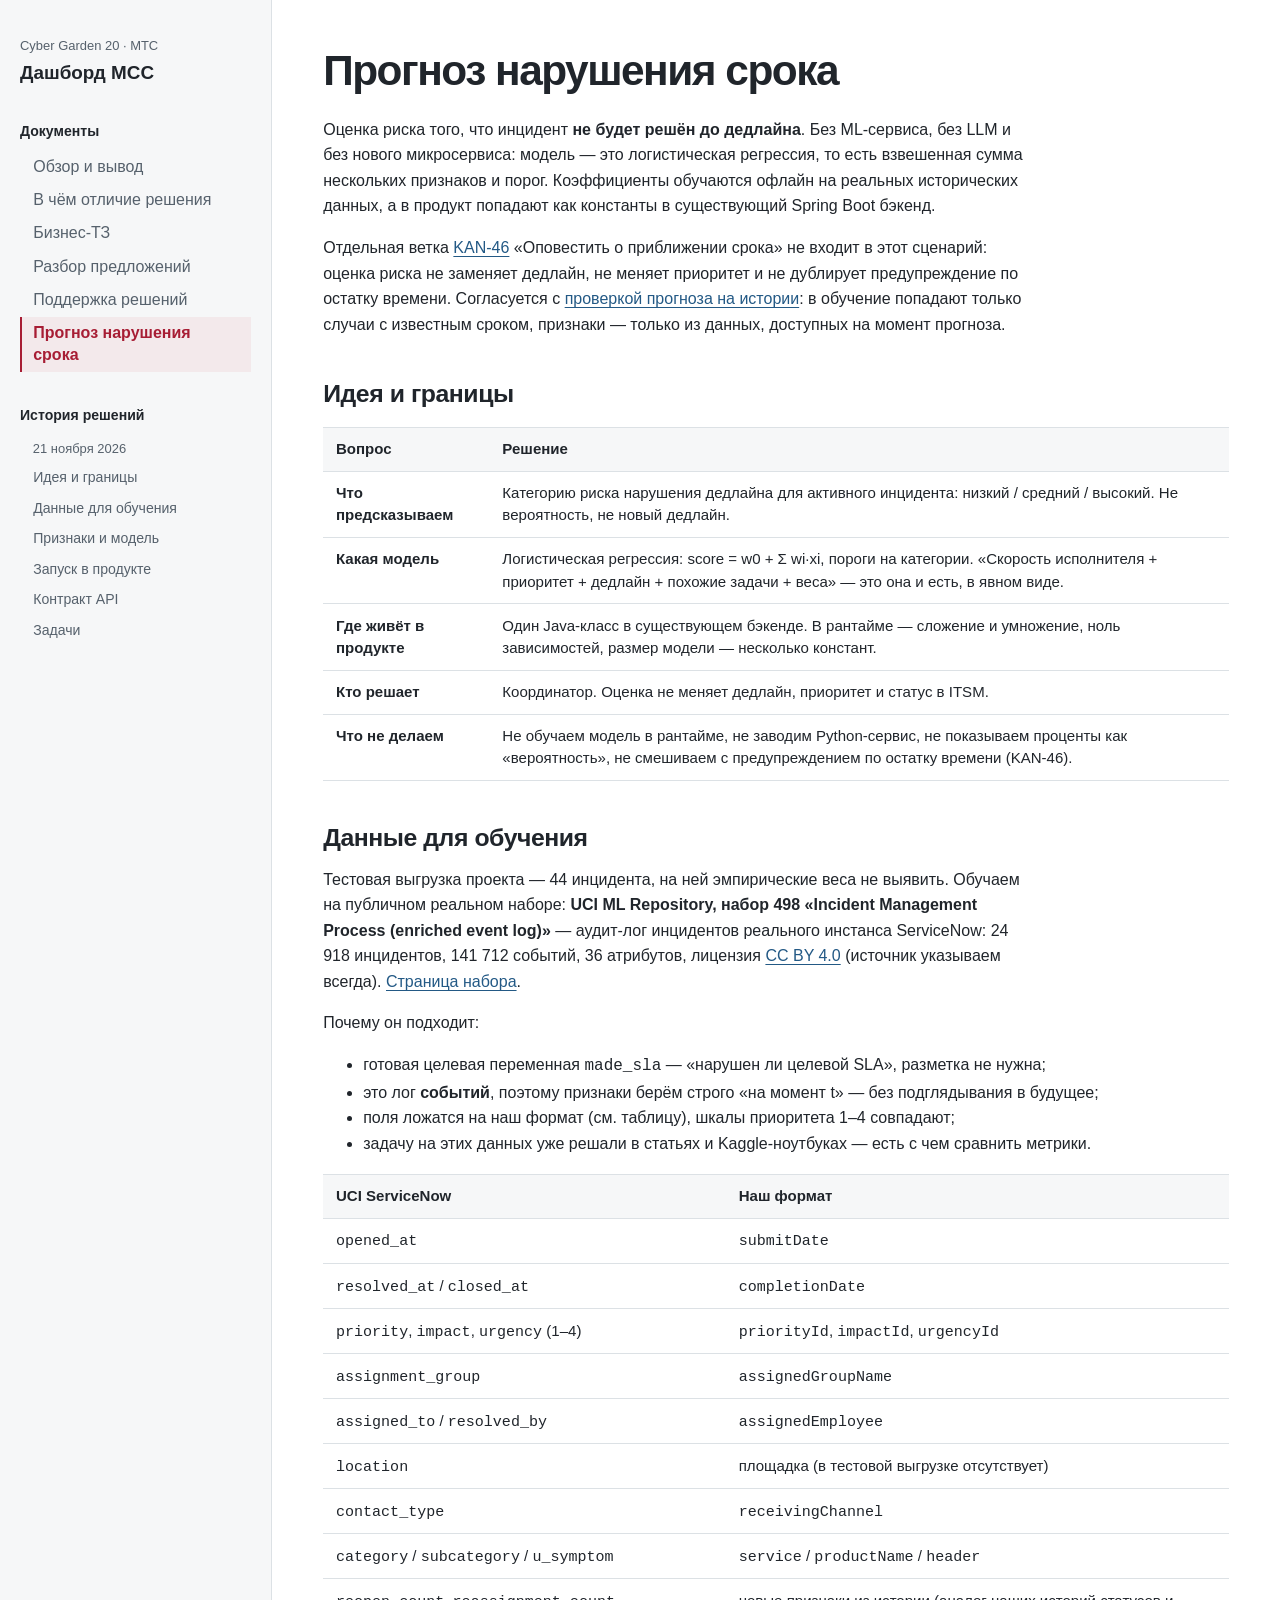
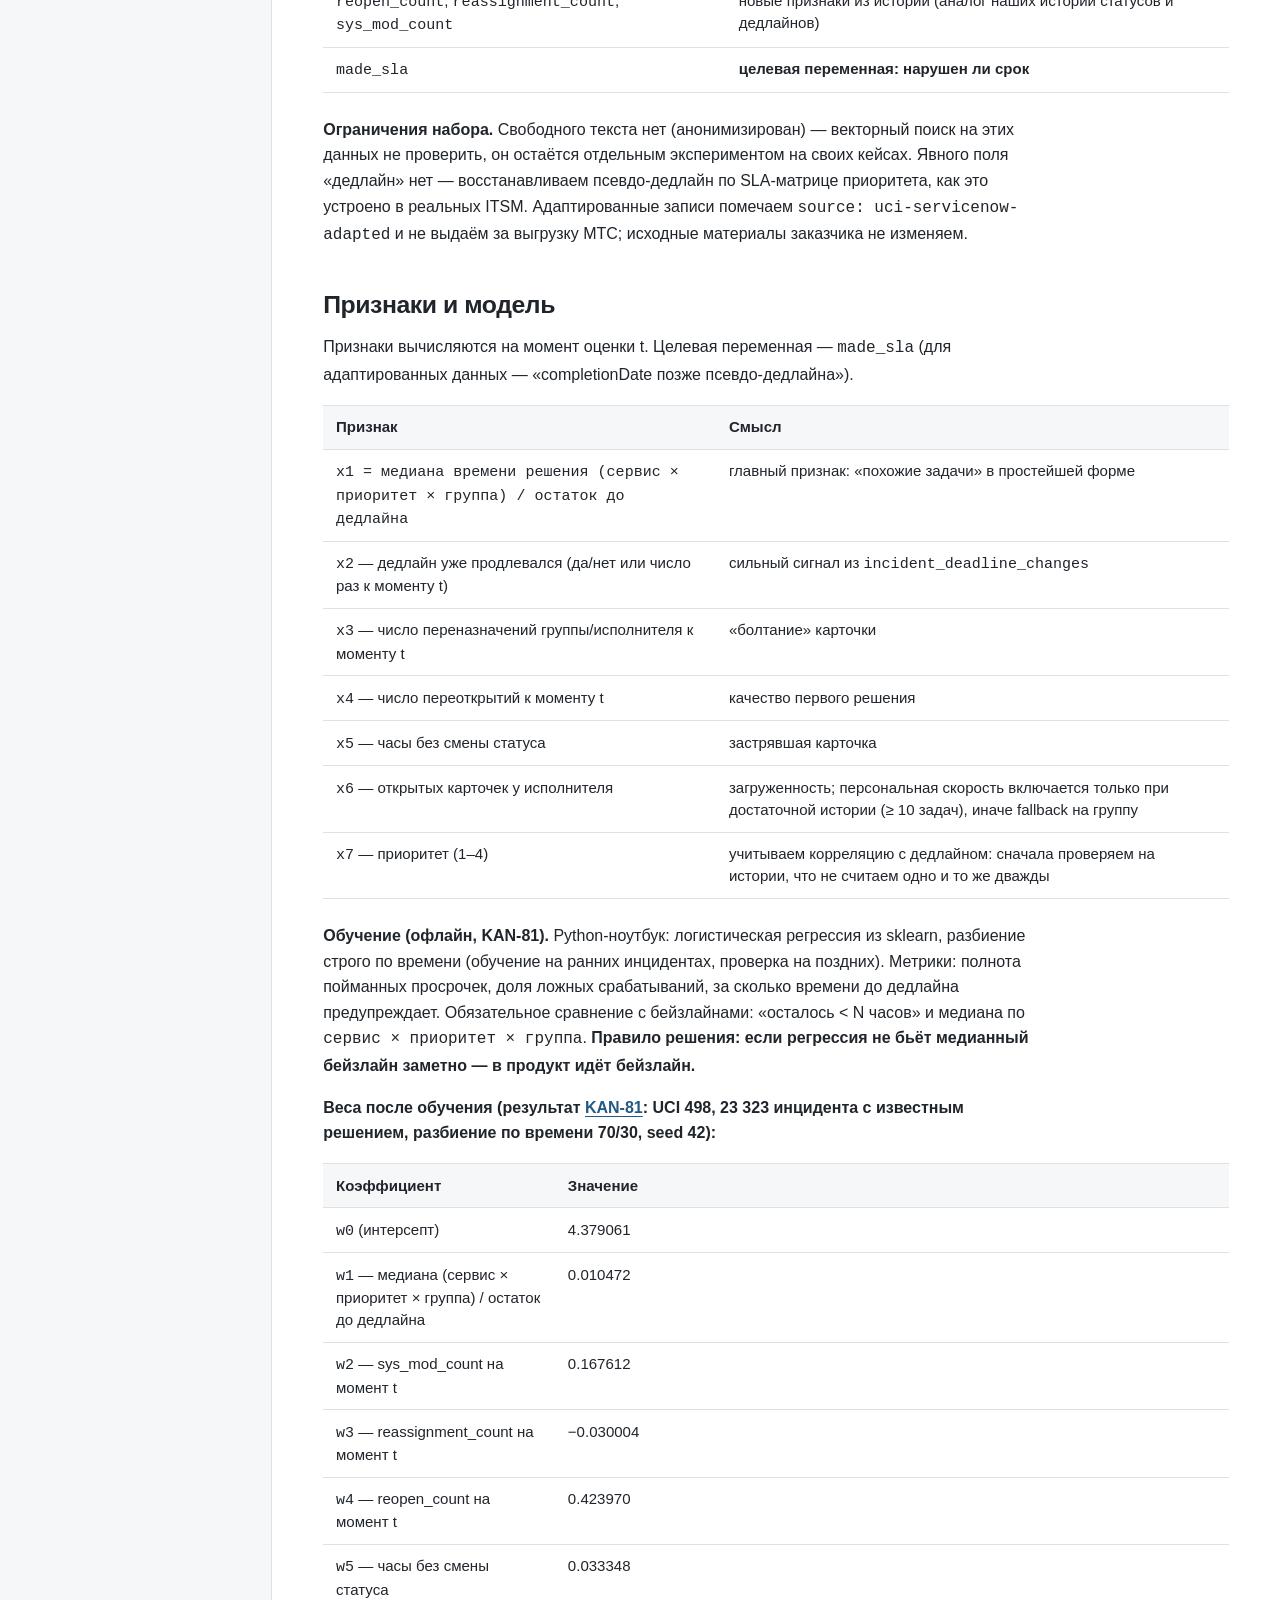
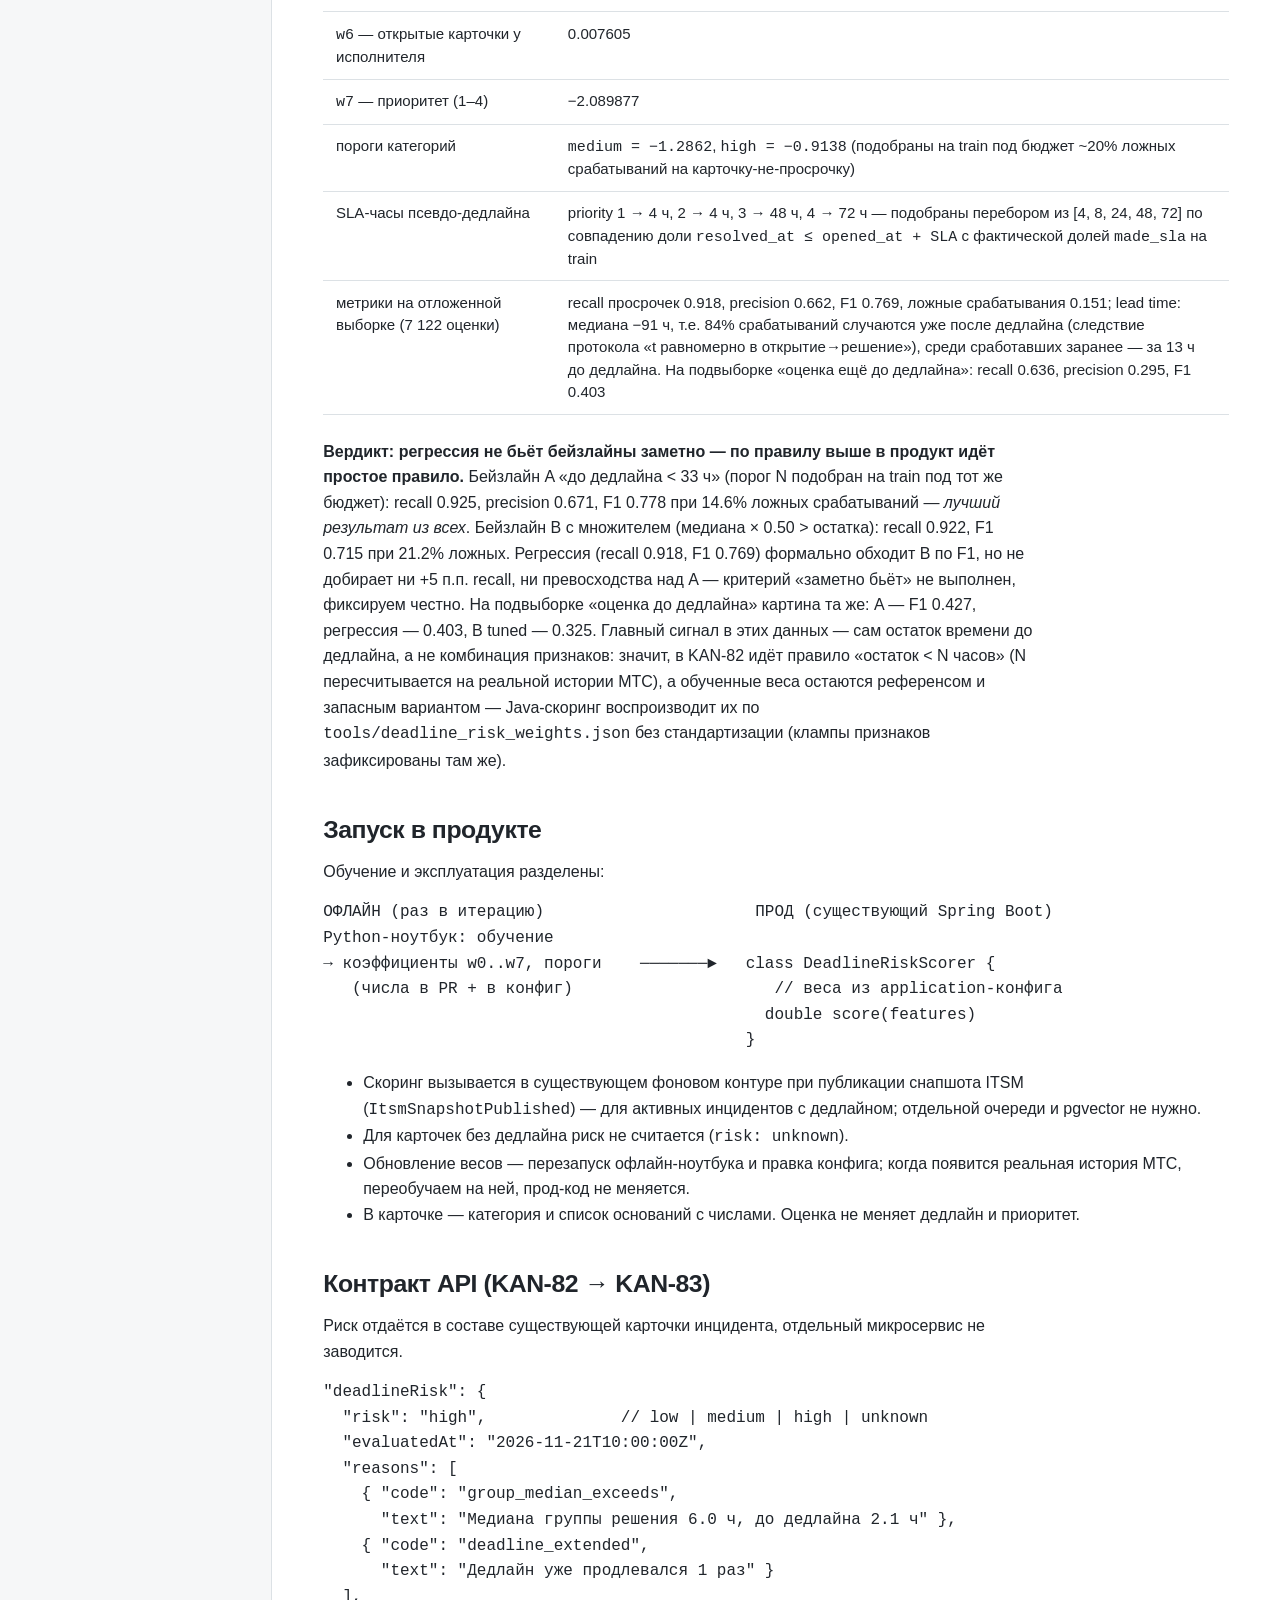
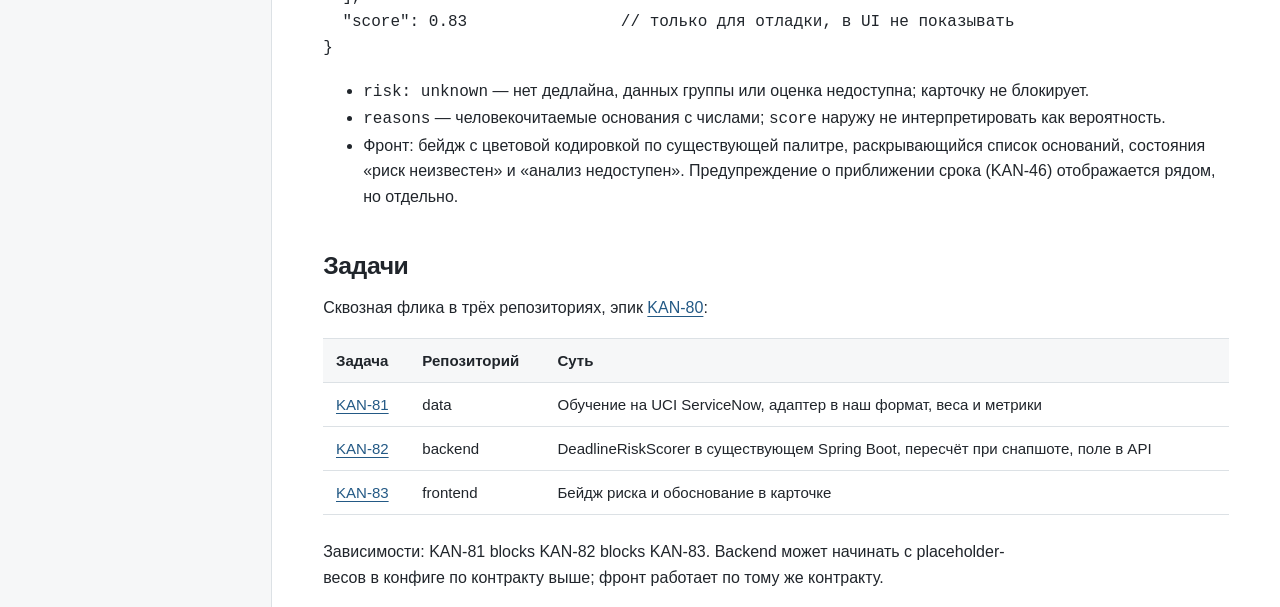
==== docs/deadline-risk.html @ 70243b75 "feat(data): train deadline risk model on UCI ServiceNow (KAN-81) - tools/uci_to_mts_format.py: colla" ====
<!doctype html>
<html lang="ru">
<head>
  <meta charset="utf-8">
  <meta name="viewport" content="width=device-width, initial-scale=1">
  <title>Прогноз нарушения срока · Cyber Garden 20</title>
  <link rel="stylesheet" href="wiki.css">
</head>
<body>
<a class="skip" href="#content">К содержанию</a>
<div class="layout">
  <aside>
    <div class="rail">
      <span class="context">Cyber Garden 20 · МТС</span>
      <a class="project" href="index.html">Дашборд MCC</a>
      <nav class="doc-nav" aria-label="Документы">
        <p class="nav-title">Документы</p>
        <ul>
<li><a href="index.html">Обзор и вывод</a></li>
<li><a href="index.html#difference">В чём отличие решения</a></li>
<li><a href="requirements.html">Бизнес-ТЗ</a></li>
<li><a href="proposals.html">Разбор предложений</a></li>
<li><a href="decision-support.html">Поддержка решений</a></li>
<li><a href="deadline-risk.html" aria-current="page">Прогноз нарушения срока</a></li>
        </ul>
      </nav>
      <nav class="history-nav" aria-label="История решений">
        <p class="nav-title">История решений</p>
        <time class="date" datetime="2026-11-21">21 ноября 2026</time>
        <ul>
<li><a href="#idea">Идея и границы</a></li>
<li><a href="#data">Данные для обучения</a></li>
<li><a href="#features">Признаки и модель</a></li>
<li><a href="#runtime">Запуск в продукте</a></li>
<li><a href="#contract">Контракт API</a></li>
<li><a href="#jira">Задачи</a></li>
        </ul>
      </nav>
    </div>
  </aside>
  <main id="content" tabindex="-1">
    <h1>Прогноз нарушения срока</h1>
    <p>Оценка риска того, что инцидент <strong>не будет решён до дедлайна</strong>. Без ML-сервиса, без LLM и без нового микросервиса: модель — это логистическая регрессия, то есть взвешенная сумма нескольких признаков и порог. Коэффициенты обучаются офлайн на реальных исторических данных, а в продукт попадают как константы в существующий Spring Boot бэкенд.</p>
    <p>Отдельная ветка <a href="https://sokolenkonikita12ru.atlassian.net/browse/KAN-46">KAN-46</a> «Оповестить о приближении срока» не входит в этот сценарий: оценка риска не заменяет дедлайн, не меняет приоритет и не дублирует предупреждение по остатку времени. Согласуется с <a href="decision-support.html">проверкой прогноза на истории</a>: в обучение попадают только случаи с известным сроком, признаки — только из данных, доступных на момент прогноза.</p>

    <h2 id="idea">Идея и границы</h2>
    <div class="table-wrap">
      <table>
        <thead><tr><th scope="col">Вопрос</th><th scope="col">Решение</th></tr></thead>
        <tbody>
          <tr><th scope="row">Что предсказываем</th><td>Категорию риска нарушения дедлайна для активного инцидента: низкий / средний / высокий. Не вероятность, не новый дедлайн.</td></tr>
          <tr><th scope="row">Какая модель</th><td>Логистическая регрессия: score = w0 + Σ wi·xi, пороги на категории. «Скорость исполнителя + приоритет + дедлайн + похожие задачи + веса» — это она и есть, в явном виде.</td></tr>
          <tr><th scope="row">Где живёт в продукте</th><td>Один Java-класс в существующем бэкенде. В рантайме — сложение и умножение, ноль зависимостей, размер модели — несколько констант.</td></tr>
          <tr><th scope="row">Кто решает</th><td>Координатор. Оценка не меняет дедлайн, приоритет и статус в ITSM.</td></tr>
          <tr><th scope="row">Что не делаем</th><td>Не обучаем модель в рантайме, не заводим Python-сервис, не показываем проценты как «вероятность», не смешиваем с предупреждением по остатку времени (KAN-46).</td></tr>
        </tbody>
      </table>
    </div>

    <h2 id="data">Данные для обучения</h2>
    <p>Тестовая выгрузка проекта — 44 инцидента, на ней эмпирические веса не выявить. Обучаем на публичном реальном наборе: <strong>UCI ML Repository, набор 498 «Incident Management Process (enriched event log)»</strong> — аудит-лог инцидентов реального инстанса ServiceNow: 24 918 инцидентов, 141 712 событий, 36 атрибутов, лицензия <a href="https://creativecommons.org/licenses/by/4.0/">CC BY 4.0</a> (источник указываем всегда). <a href="https://archive.ics.uci.edu/dataset/498/incident+management+process+enriched+event+log">Страница набора</a>.</p>
    <p>Почему он подходит:</p>
    <ul>
      <li>готовая целевая переменная <code>made_sla</code> — «нарушен ли целевой SLA», разметка не нужна;</li>
      <li>это лог <strong>событий</strong>, поэтому признаки берём строго «на момент t» — без подглядывания в будущее;</li>
      <li>поля ложатся на наш формат (см. таблицу), шкалы приоритета 1–4 совпадают;</li>
      <li>задачу на этих данных уже решали в статьях и Kaggle-ноутбуках — есть с чем сравнить метрики.</li>
    </ul>
    <div class="table-wrap">
      <table>
        <thead><tr><th scope="col">UCI ServiceNow</th><th scope="col">Наш формат</th></tr></thead>
        <tbody>
          <tr><td><code>opened_at</code></td><td><code>submitDate</code></td></tr>
          <tr><td><code>resolved_at</code> / <code>closed_at</code></td><td><code>completionDate</code></td></tr>
          <tr><td><code>priority</code>, <code>impact</code>, <code>urgency</code> (1–4)</td><td><code>priorityId</code>, <code>impactId</code>, <code>urgencyId</code></td></tr>
          <tr><td><code>assignment_group</code></td><td><code>assignedGroupName</code></td></tr>
          <tr><td><code>assigned_to</code> / <code>resolved_by</code></td><td><code>assignedEmployee</code></td></tr>
          <tr><td><code>location</code></td><td>площадка (в тестовой выгрузке отсутствует)</td></tr>
          <tr><td><code>contact_type</code></td><td><code>receivingChannel</code></td></tr>
          <tr><td><code>category</code> / <code>subcategory</code> / <code>u_symptom</code></td><td><code>service</code> / <code>productName</code> / <code>header</code></td></tr>
          <tr><td><code>reopen_count</code>, <code>reassignment_count</code>, <code>sys_mod_count</code></td><td>новые признаки из истории (аналог наших историй статусов и дедлайнов)</td></tr>
          <tr><td><code>made_sla</code></td><td><strong>целевая переменная: нарушен ли срок</strong></td></tr>
        </tbody>
      </table>
    </div>
    <p><strong>Ограничения набора.</strong> Свободного текста нет (анонимизирован) — векторный поиск на этих данных не проверить, он остаётся отдельным экспериментом на своих кейсах. Явного поля «дедлайн» нет — восстанавливаем псевдо-дедлайн по SLA-матрице приоритета, как это устроено в реальных ITSM. Адаптированные записи помечаем <code>source: uci-servicenow-adapted</code> и не выдаём за выгрузку МТС; исходные материалы заказчика не изменяем.</p>

    <h2 id="features">Признаки и модель</h2>
    <p>Признаки вычисляются на момент оценки t. Целевая переменная — <code>made_sla</code> (для адаптированных данных — «completionDate позже псевдо-дедлайна»).</p>
    <div class="table-wrap">
      <table>
        <thead><tr><th scope="col">Признак</th><th scope="col">Смысл</th></tr></thead>
        <tbody>
          <tr><td><code>x1 = медиана времени решения (сервис × приоритет × группа) / остаток до дедлайна</code></td><td>главный признак: «похожие задачи» в простейшей форме</td></tr>
          <tr><td><code>x2</code> — дедлайн уже продлевался (да/нет или число раз к моменту t)</td><td>сильный сигнал из <code>incident_deadline_changes</code></td></tr>
          <tr><td><code>x3</code> — число переназначений группы/исполнителя к моменту t</td><td>«болтание» карточки</td></tr>
          <tr><td><code>x4</code> — число переоткрытий к моменту t</td><td>качество первого решения</td></tr>
          <tr><td><code>x5</code> — часы без смены статуса</td><td>застрявшая карточка</td></tr>
          <tr><td><code>x6</code> — открытых карточек у исполнителя</td><td>загруженность; персональная скорость включается только при достаточной истории (≥ 10 задач), иначе fallback на группу</td></tr>
          <tr><td><code>x7</code> — приоритет (1–4)</td><td>учитываем корреляцию с дедлайном: сначала проверяем на истории, что не считаем одно и то же дважды</td></tr>
        </tbody>
      </table>
    </div>
    <p><strong>Обучение (офлайн, KAN-81).</strong> Python-ноутбук: логистическая регрессия из sklearn, разбиение строго по времени (обучение на ранних инцидентах, проверка на поздних). Метрики: полнота пойманных просрочек, доля ложных срабатываний, за сколько времени до дедлайна предупреждает. Обязательное сравнение с бейзлайнами: «осталось &lt; N часов» и медиана по <code>сервис × приоритет × группа</code>. <strong>Правило решения: если регрессия не бьёт медианный бейзлайн заметно — в продукт идёт бейзлайн.</strong></p>
    <p><strong>Веса после обучения (результат <a href="https://sokolenkonikita12ru.atlassian.net/browse/KAN-81">KAN-81</a>: UCI 498, 23 323 инцидента с известным решением, разбиение по времени 70/30, seed 42):</strong></p>
    <div class="table-wrap">
      <table>
        <thead><tr><th scope="col">Коэффициент</th><th scope="col">Значение</th></tr></thead>
        <tbody>
          <tr><td><code>w0</code> (интерсепт)</td><td>4.379061</td></tr>
          <tr><td><code>w1</code> — медиана (сервис × приоритет × группа) / остаток до дедлайна</td><td>0.010472</td></tr>
          <tr><td><code>w2</code> — sys_mod_count на момент t</td><td>0.167612</td></tr>
          <tr><td><code>w3</code> — reassignment_count на момент t</td><td>−0.030004</td></tr>
          <tr><td><code>w4</code> — reopen_count на момент t</td><td>0.423970</td></tr>
          <tr><td><code>w5</code> — часы без смены статуса</td><td>0.033348</td></tr>
          <tr><td><code>w6</code> — открытые карточки у исполнителя</td><td>0.007605</td></tr>
          <tr><td><code>w7</code> — приоритет (1–4)</td><td>−2.089877</td></tr>
          <tr><td>пороги категорий</td><td><code>medium = −1.2862</code>, <code>high = −0.9138</code> (подобраны на train под бюджет ~20% ложных срабатываний на карточку-не-просрочку)</td></tr>
          <tr><td>SLA-часы псевдо-дедлайна</td><td>priority 1 → 4 ч, 2 → 4 ч, 3 → 48 ч, 4 → 72 ч — подобраны перебором из [4, 8, 24, 48, 72] по совпадению доли <code>resolved_at ≤ opened_at + SLA</code> с фактической долей <code>made_sla</code> на train</td></tr>
          <tr><td>метрики на отложенной выборке (7 122 оценки)</td><td>recall просрочек 0.918, precision 0.662, F1 0.769, ложные срабатывания 0.151; lead time: медиана −91 ч, т.е. 84% срабатываний случаются уже после дедлайна (следствие протокола «t равномерно в открытие→решение»), среди сработавших заранее — за 13 ч до дедлайна. На подвыборке «оценка ещё до дедлайна»: recall 0.636, precision 0.295, F1 0.403</td></tr>
        </tbody>
      </table>
    </div>
    <p><strong>Вердикт: регрессия не бьёт бейзлайны заметно — по правилу выше в продукт идёт простое правило.</strong> Бейзлайн A «до дедлайна &lt; 33 ч» (порог N подобран на train под тот же бюджет): recall 0.925, precision 0.671, F1 0.778 при 14.6% ложных срабатываний — <em>лучший результат из всех</em>. Бейзлайн B с множителем (медиана × 0.50 &gt; остатка): recall 0.922, F1 0.715 при 21.2% ложных. Регрессия (recall 0.918, F1 0.769) формально обходит B по F1, но не добирает ни +5 п.п. recall, ни превосходства над A — критерий «заметно бьёт» не выполнен, фиксируем честно. На подвыборке «оценка до дедлайна» картина та же: A — F1 0.427, регрессия — 0.403, B tuned — 0.325. Главный сигнал в этих данных — сам остаток времени до дедлайна, а не комбинация признаков: значит, в KAN-82 идёт правило «остаток &lt; N часов» (N пересчитывается на реальной истории МТС), а обученные веса остаются референсом и запасным вариантом — Java-скоринг воспроизводит их по <code>tools/deadline_risk_weights.json</code> без стандартизации (клампы признаков зафиксированы там же).</p>

    <h2 id="runtime">Запуск в продукте</h2>
    <p>Обучение и эксплуатация разделены:</p>
    <pre><code>ОФЛАЙН (раз в итерацию)                      ПРОД (существующий Spring Boot)
Python-ноутбук: обучение
→ коэффициенты w0..w7, пороги    ───────►   class DeadlineRiskScorer {
   (числа в PR + в конфиг)                     // веса из application-конфига
                                              double score(features)
                                            }</code></pre>
    <ul>
      <li>Скоринг вызывается в существующем фоновом контуре при публикации снапшота ITSM (<code>ItsmSnapshotPublished</code>) — для активных инцидентов с дедлайном; отдельной очереди и pgvector не нужно.</li>
      <li>Для карточек без дедлайна риск не считается (<code>risk: unknown</code>).</li>
      <li>Обновление весов — перезапуск офлайн-ноутбука и правка конфига; когда появится реальная история МТС, переобучаем на ней, прод-код не меняется.</li>
      <li>В карточке — категория и список оснований с числами. Оценка не меняет дедлайн и приоритет.</li>
    </ul>

    <h2 id="contract">Контракт API (KAN-82 → KAN-83)</h2>
    <p>Риск отдаётся в составе существующей карточки инцидента, отдельный микросервис не заводится.</p>
    <pre><code>"deadlineRisk": {
  "risk": "high",              // low | medium | high | unknown
  "evaluatedAt": "2026-11-21T10:00:00Z",
  "reasons": [
    { "code": "group_median_exceeds",
      "text": "Медиана группы решения 6.0 ч, до дедлайна 2.1 ч" },
    { "code": "deadline_extended",
      "text": "Дедлайн уже продлевался 1 раз" }
  ],
  "score": 0.83                // только для отладки, в UI не показывать
}</code></pre>
    <ul>
      <li><code>risk: unknown</code> — нет дедлайна, данных группы или оценка недоступна; карточку не блокирует.</li>
      <li><code>reasons</code> — человекочитаемые основания с числами; <code>score</code> наружу не интерпретировать как вероятность.</li>
      <li>Фронт: бейдж с цветовой кодировкой по существующей палитре, раскрывающийся список оснований, состояния «риск неизвестен» и «анализ недоступен». Предупреждение о приближении срока (KAN-46) отображается рядом, но отдельно.</li>
    </ul>

    <h2 id="jira">Задачи</h2>
    <p>Сквозная флика в трёх репозиториях, эпик <a href="https://sokolenkonikita12ru.atlassian.net/browse/KAN-80">KAN-80</a>:</p>
    <div class="table-wrap">
      <table>
        <thead><tr><th scope="col">Задача</th><th scope="col">Репозиторий</th><th scope="col">Суть</th></tr></thead>
        <tbody>
          <tr><td><a href="https://sokolenkonikita12ru.atlassian.net/browse/KAN-81">KAN-81</a></td><td>data</td><td>Обучение на UCI ServiceNow, адаптер в наш формат, веса и метрики</td></tr>
          <tr><td><a href="https://sokolenkonikita12ru.atlassian.net/browse/KAN-82">KAN-82</a></td><td>backend</td><td>DeadlineRiskScorer в существующем Spring Boot, пересчёт при снапшоте, поле в API</td></tr>
          <tr><td><a href="https://sokolenkonikita12ru.atlassian.net/browse/KAN-83">KAN-83</a></td><td>frontend</td><td>Бейдж риска и обоснование в карточке</td></tr>
        </tbody>
      </table>
    </div>
    <p>Зависимости: KAN-81 blocks KAN-82 blocks KAN-83. Backend может начинать с placeholder-весов в конфиге по контракту выше; фронт работает по тому же контракту.</p>
  </main>
</div>
</body>
</html>
---- docs/wiki.css ----
:root {
  color-scheme: light;
  --ink: #20252b;
  --muted: #56616c;
  --rule: #dce1e5;
  --paper: #fff;
  --rail: #f6f7f8;
  --accent: #a71d34;
  font: 16px/1.6 Inter, -apple-system, BlinkMacSystemFont, "Segoe UI", sans-serif;
  color: var(--ink);
  background: var(--paper);
}

* { box-sizing: border-box; }
body { margin: 0; }
a { color: #235985; text-underline-offset: .17em; }
a:hover { text-decoration-thickness: 2px; }
a:focus-visible { outline: 2px solid var(--accent); outline-offset: 3px; }
.skip { position: absolute; left: .5rem; top: -5rem; z-index: 2; padding: .4rem .8rem; background: var(--paper); }
.skip:focus { top: .5rem; }
.layout { display: grid; grid-template-columns: 17rem minmax(0, 1fr); min-height: 100vh; }
aside { background: var(--rail); border-right: 1px solid var(--rule); }
.rail { position: sticky; top: 0; max-height: 100vh; overflow-y: auto; padding: 2rem 1.25rem; }
.project { display: block; color: var(--ink); font-size: 1.18rem; font-weight: 700; text-decoration: none; }
.context, .date { color: var(--muted); font-size: .81rem; }
aside nav { margin-top: 2rem; }
.nav-title { margin: 0 0 .5rem; font-size: .88rem; font-weight: 650; }
aside ul, .contents ul { margin: 0; padding: 0; list-style: none; }
aside li a { display: block; padding: .34rem .7rem; border-left: 2px solid transparent; color: var(--muted); text-decoration: none; line-height: 1.4; }
aside li a:hover { background: #eaedf0; color: var(--ink); }
aside a[aria-current="page"] { color: var(--accent); background: #f3e9eb; border-color: var(--accent); font-weight: 650; }
.history-nav li a { font-size: .88rem; }
.history-nav .date { display: block; margin: .75rem 0 .2rem .8rem; }
main { width: 100%; max-width: 66rem; min-width: 0; padding: 2.8rem clamp(1.35rem, 4vw, 4rem) 3rem; overflow-wrap: break-word; }
h1, h2, h3 { line-height: 1.22; text-wrap: pretty; }
h1 { font-size: clamp(1.8rem, 3.8vw, 2.65rem); letter-spacing: -.035em; margin: 0 0 1.25rem; }
h2 { font-size: 1.55rem; margin: 2.6rem 0 .85rem; letter-spacing: -.018em; }
h3 { font-size: 1.06rem; margin: 0 0 .35rem; }
p { margin: .65rem 0 1rem; }
main p, main ol { max-width: 80ch; }
.lead { font-size: 1.12rem; }
ol { padding-left: 1.45rem; }
ol li { padding-left: .2rem; margin-bottom: .55rem; }
.contents { margin: 1.3rem 0; padding: .75rem 1rem; border-left: 3px solid var(--rule); background: var(--rail); }
.contents summary { cursor: pointer; font-weight: 600; }
.contents li { margin-top: .28rem; }
.table-wrap { margin: 1.1rem 0 1.5rem; }
table { width: 100%; border-collapse: collapse; font-size: .94rem; line-height: 1.48; }
th, td { padding: .65rem .8rem; text-align: left; vertical-align: top; border-bottom: 1px solid var(--rule); }
thead th { background: var(--rail); border-top: 1px solid var(--rule); }
tbody th { font-weight: 600; }
.verdicts tbody th { width: 27%; }
.verdicts td:nth-child(2) { width: 16%; font-weight: 600; }
section[id], h2[id] { scroll-margin-top: 1.2rem; }
.timeline { margin-top: 1rem; border-left: 2px solid var(--rule); padding-left: 1.1rem; }
.timeline section { margin: 0 0 1.3rem; }
.timeline time { color: var(--muted); font-size: .82rem; }
.timeline p { margin: .25rem 0; }
.page-links { margin-top: 2.5rem; padding-top: 1rem; border-top: 1px solid var(--rule); display: flex; flex-wrap: wrap; gap: .6rem 2rem; }
@media (max-width: 750px) {
  .layout { display: block; }
  aside { border-right: 0; border-bottom: 1px solid var(--rule); }
  .rail { position: static; max-height: none; padding: 1rem; }
  aside nav { margin-top: .85rem; }
  .doc-nav ul { display: flex; flex-wrap: wrap; gap: .25rem; }
  .doc-nav .nav-title { position: absolute; width: 1px; height: 1px; overflow: hidden; clip-path: inset(50%); }
  .history-nav ul { display: grid; grid-template-columns: repeat(2, minmax(0, 1fr)); }
  .history-nav .date { margin: .25rem 0 .1rem; }
  .history-nav li a { padding: .2rem 0; }
  .history-nav .nav-title { margin-bottom: .2rem; }
  main { padding: 1.65rem 1rem 2.5rem; }
  h2 { font-size: 1.3rem; }
  table { font-size: .85rem; overflow-wrap: anywhere; }
  th, td { padding: .46rem .35rem; }
}
@media screen and (max-width: 540px) {
  .verdicts, .verdicts tbody { display: block; }
  .verdicts thead { position: absolute; width: 1px; height: 1px; overflow: hidden; clip-path: inset(50%); }
  .verdicts tbody tr {
    display: grid;
    grid-template-columns: minmax(0, 1fr) auto;
    gap: .35rem .8rem;
    padding: .8rem 0;
    border-top: 1px solid var(--rule);
  }
  .verdicts tbody th, .verdicts td:nth-child(n) { width: auto; padding: 0; border: 0; }
  .verdicts td:nth-child(2) { color: var(--muted); }
  .verdicts td:last-child { grid-column: 1 / -1; }
}
@media print {
  .layout { display: block; }
  aside, .skip, .contents, .page-links { display: none; }
  main { max-width: none; padding: 0; }
  tr { break-inside: avoid; }
  a { color: inherit; }
}
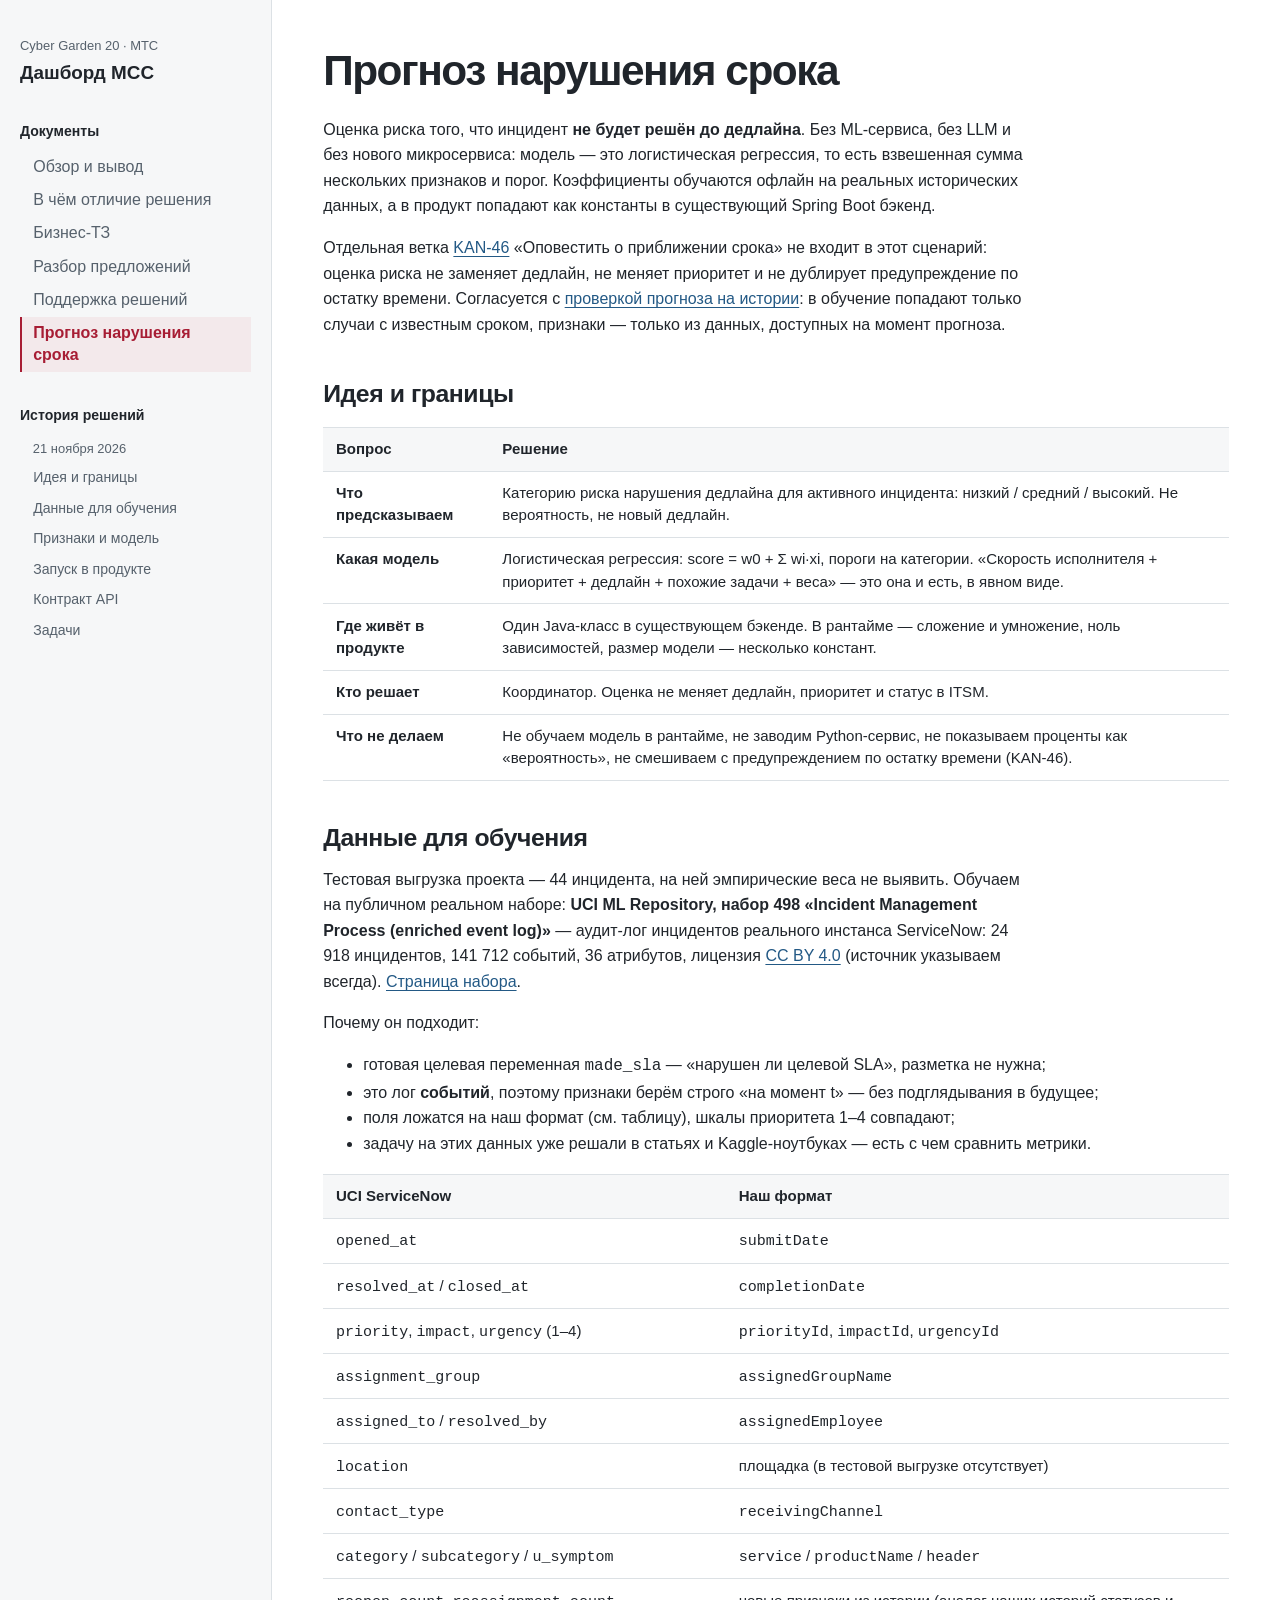
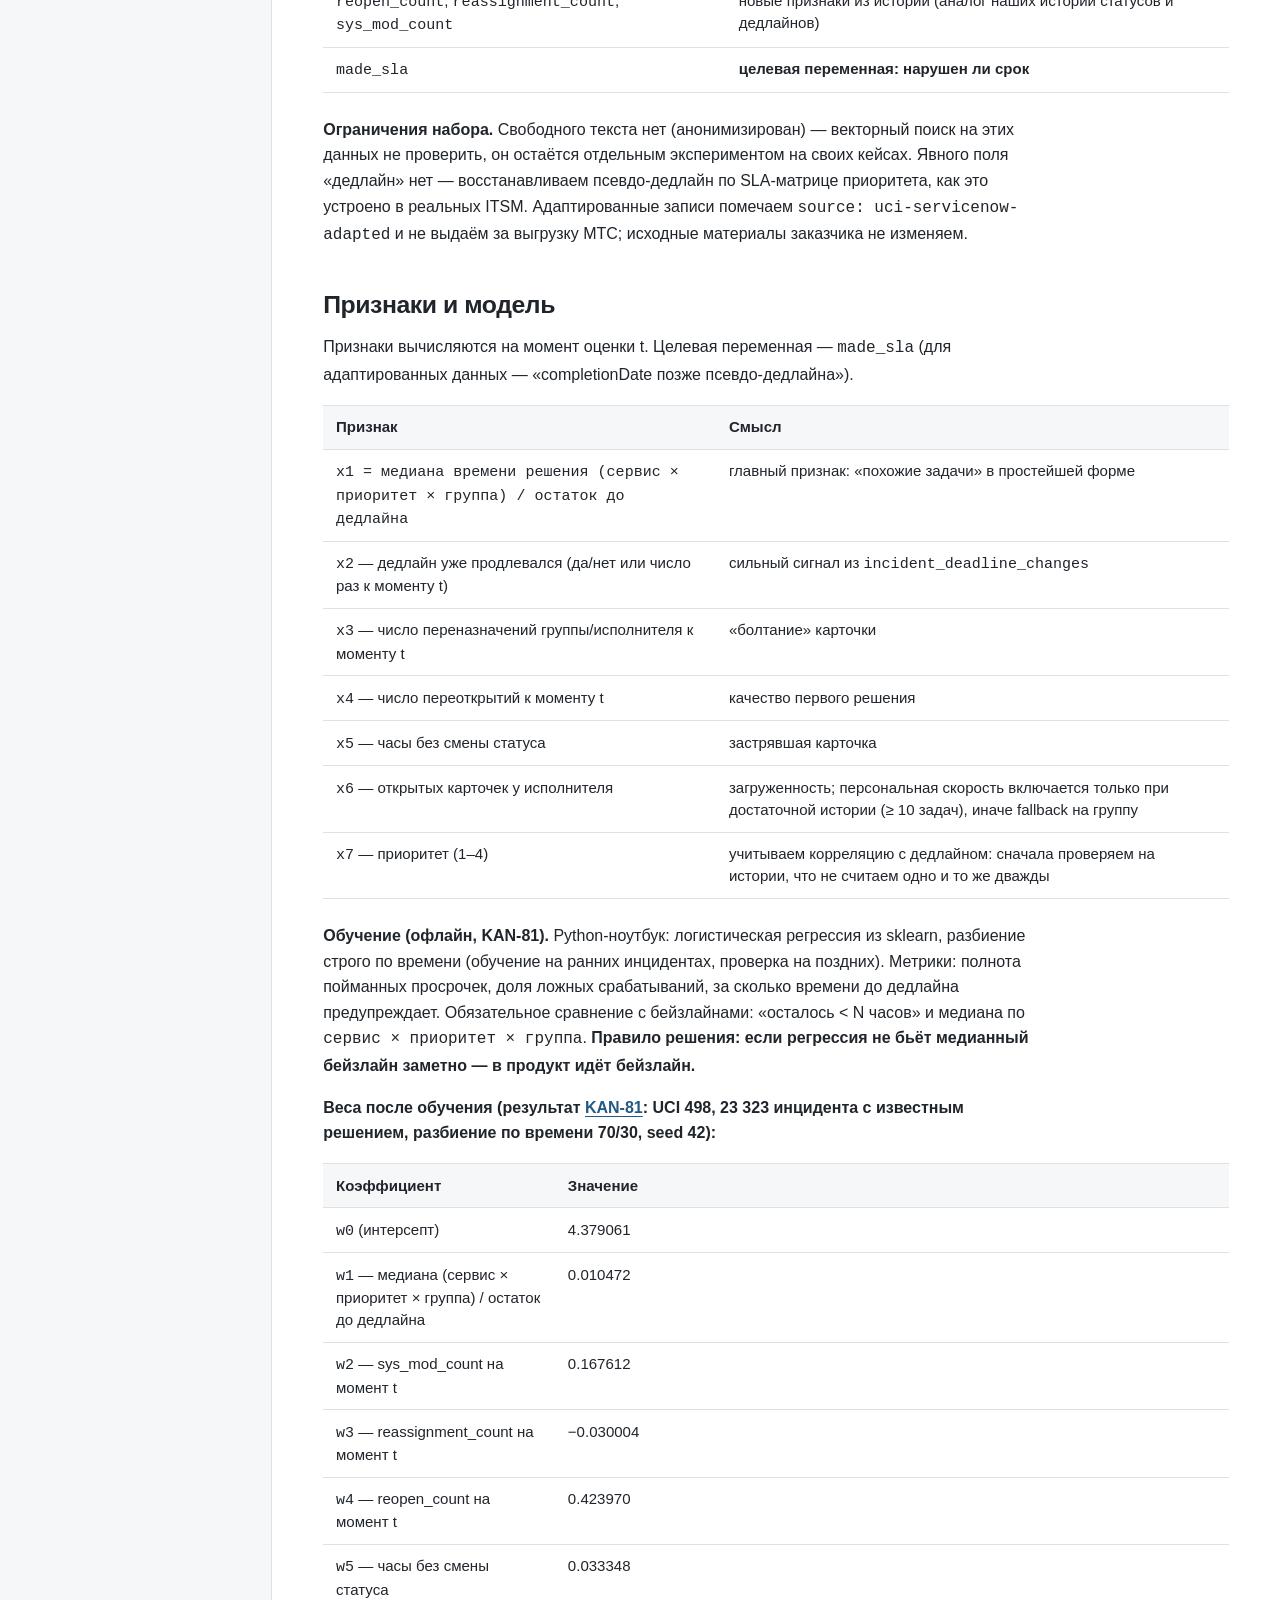
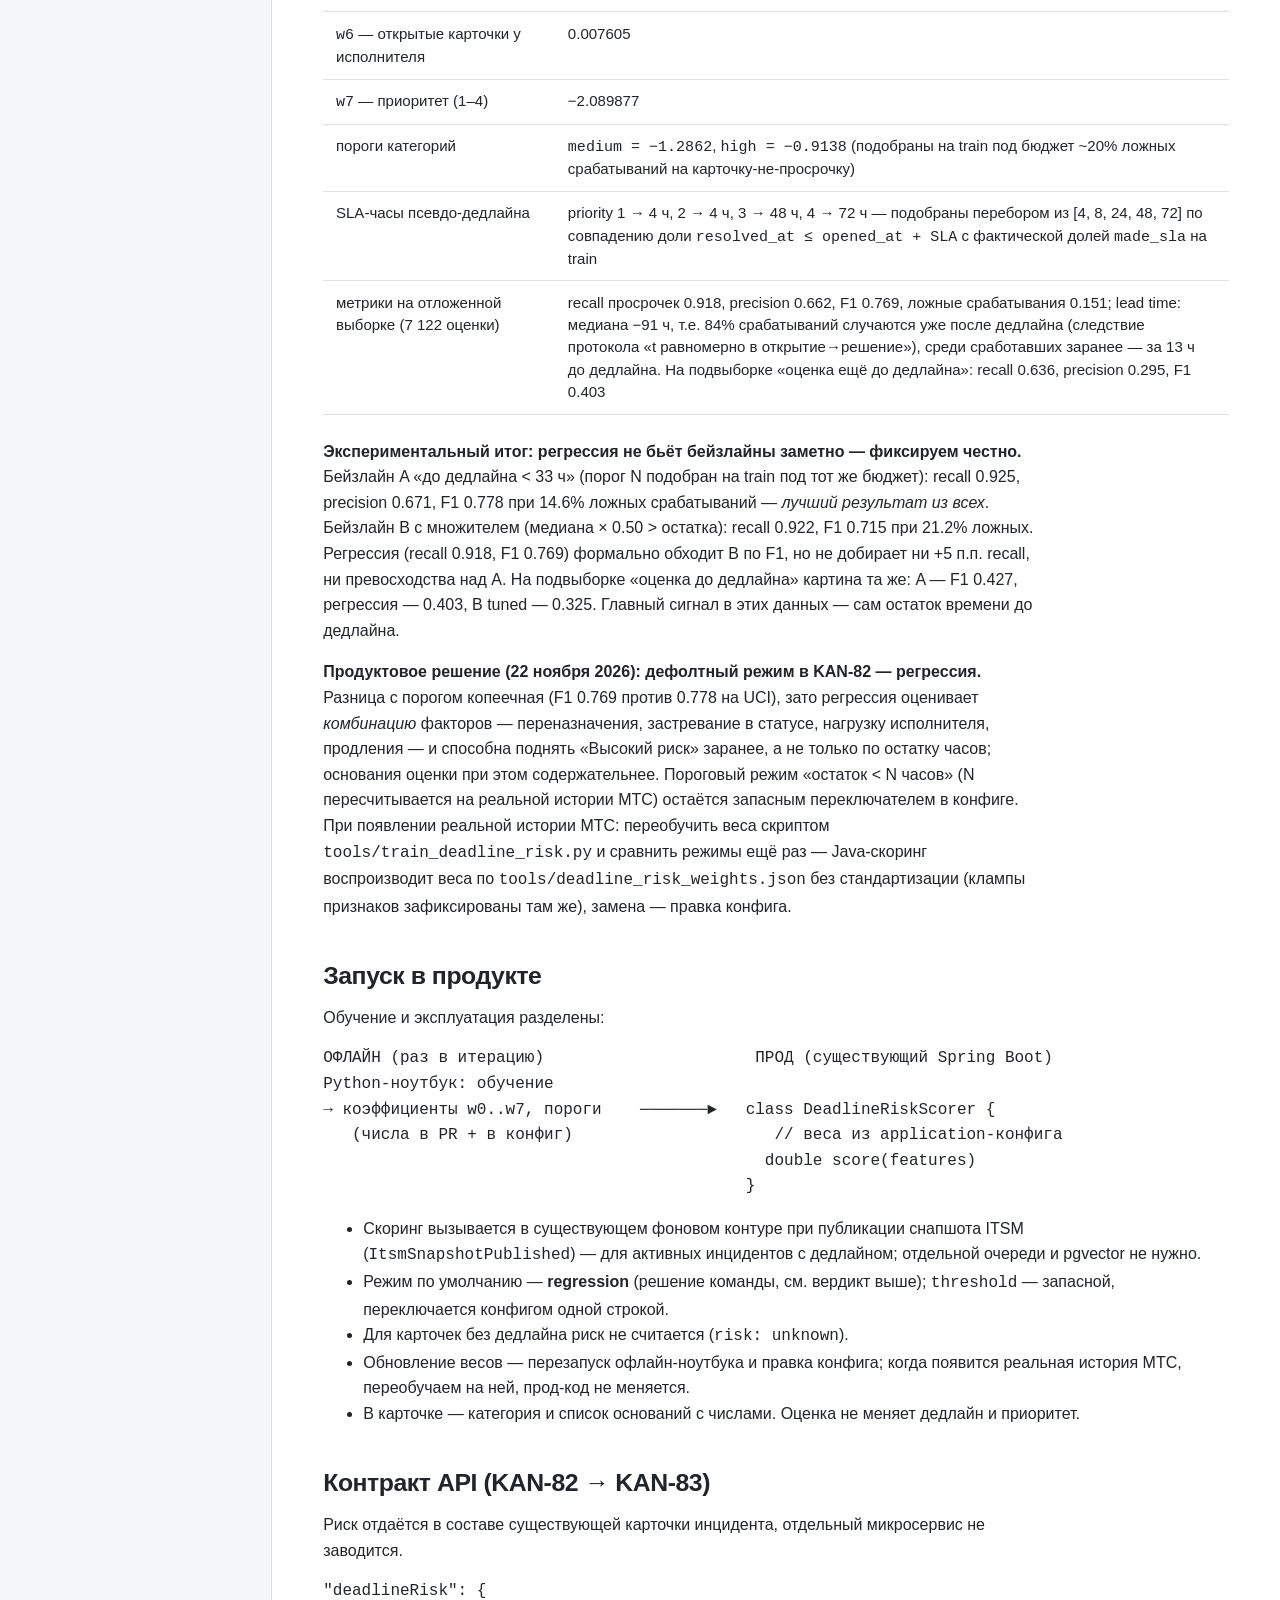
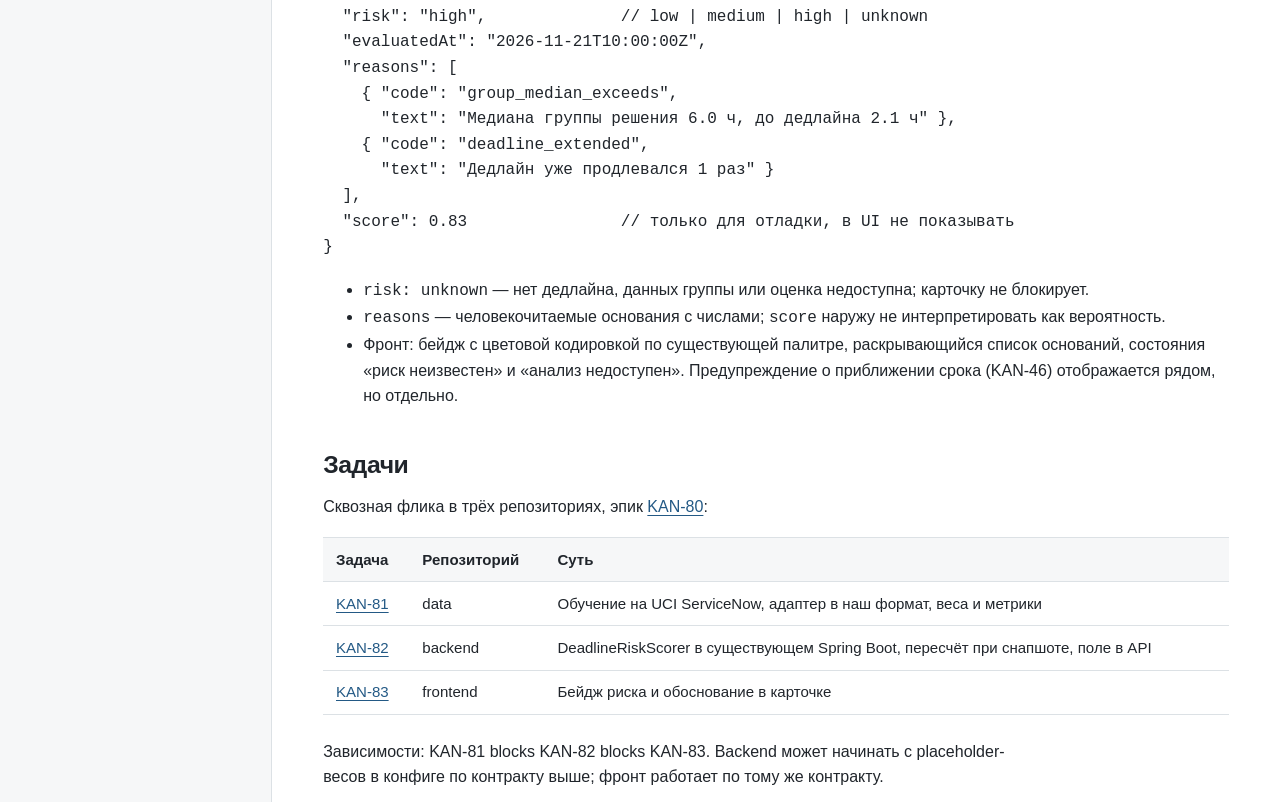
==== commit 51a00905: "docs(deadline-risk): make regression the default mode per product decision (KAN-81)" ====
--- a/docs/deadline-risk.html
+++ b/docs/deadline-risk.html
@@ -121,7 +121,8 @@
         </tbody>
       </table>
     </div>
-    <p><strong>Вердикт: регрессия не бьёт бейзлайны заметно — по правилу выше в продукт идёт простое правило.</strong> Бейзлайн A «до дедлайна &lt; 33 ч» (порог N подобран на train под тот же бюджет): recall 0.925, precision 0.671, F1 0.778 при 14.6% ложных срабатываний — <em>лучший результат из всех</em>. Бейзлайн B с множителем (медиана × 0.50 &gt; остатка): recall 0.922, F1 0.715 при 21.2% ложных. Регрессия (recall 0.918, F1 0.769) формально обходит B по F1, но не добирает ни +5 п.п. recall, ни превосходства над A — критерий «заметно бьёт» не выполнен, фиксируем честно. На подвыборке «оценка до дедлайна» картина та же: A — F1 0.427, регрессия — 0.403, B tuned — 0.325. Главный сигнал в этих данных — сам остаток времени до дедлайна, а не комбинация признаков: значит, в KAN-82 идёт правило «остаток &lt; N часов» (N пересчитывается на реальной истории МТС), а обученные веса остаются референсом и запасным вариантом — Java-скоринг воспроизводит их по <code>tools/deadline_risk_weights.json</code> без стандартизации (клампы признаков зафиксированы там же).</p>
+    <p><strong>Экспериментальный итог: регрессия не бьёт бейзлайны заметно — фиксируем честно.</strong> Бейзлайн A «до дедлайна &lt; 33 ч» (порог N подобран на train под тот же бюджет): recall 0.925, precision 0.671, F1 0.778 при 14.6% ложных срабатываний — <em>лучший результат из всех</em>. Бейзлайн B с множителем (медиана × 0.50 &gt; остатка): recall 0.922, F1 0.715 при 21.2% ложных. Регрессия (recall 0.918, F1 0.769) формально обходит B по F1, но не добирает ни +5 п.п. recall, ни превосходства над A. На подвыборке «оценка до дедлайна» картина та же: A — F1 0.427, регрессия — 0.403, B tuned — 0.325. Главный сигнал в этих данных — сам остаток времени до дедлайна.</p>
+    <p><strong>Продуктовое решение (22 ноября 2026): дефолтный режим в KAN-82 — регрессия.</strong> Разница с порогом копеечная (F1 0.769 против 0.778 на UCI), зато регрессия оценивает <em>комбинацию</em> факторов — переназначения, застревание в статусе, нагрузку исполнителя, продления — и способна поднять «Высокий риск» заранее, а не только по остатку часов; основания оценки при этом содержательнее. Пороговый режим «остаток &lt; N часов» (N пересчитывается на реальной истории МТС) остаётся запасным переключателем в конфиге. При появлении реальной истории МТС: переобучить веса скриптом <code>tools/train_deadline_risk.py</code> и сравнить режимы ещё раз — Java-скоринг воспроизводит веса по <code>tools/deadline_risk_weights.json</code> без стандартизации (клампы признаков зафиксированы там же), замена — правка конфига.</p>
 
     <h2 id="runtime">Запуск в продукте</h2>
     <p>Обучение и эксплуатация разделены:</p>
@@ -133,6 +134,7 @@
                                             }</code></pre>
     <ul>
       <li>Скоринг вызывается в существующем фоновом контуре при публикации снапшота ITSM (<code>ItsmSnapshotPublished</code>) — для активных инцидентов с дедлайном; отдельной очереди и pgvector не нужно.</li>
+      <li>Режим по умолчанию — <strong>regression</strong> (решение команды, см. вердикт выше); <code>threshold</code> — запасной, переключается конфигом одной строкой.</li>
       <li>Для карточек без дедлайна риск не считается (<code>risk: unknown</code>).</li>
       <li>Обновление весов — перезапуск офлайн-ноутбука и правка конфига; когда появится реальная история МТС, переобучаем на ней, прод-код не меняется.</li>
       <li>В карточке — категория и список оснований с числами. Оценка не меняет дедлайн и приоритет.</li>
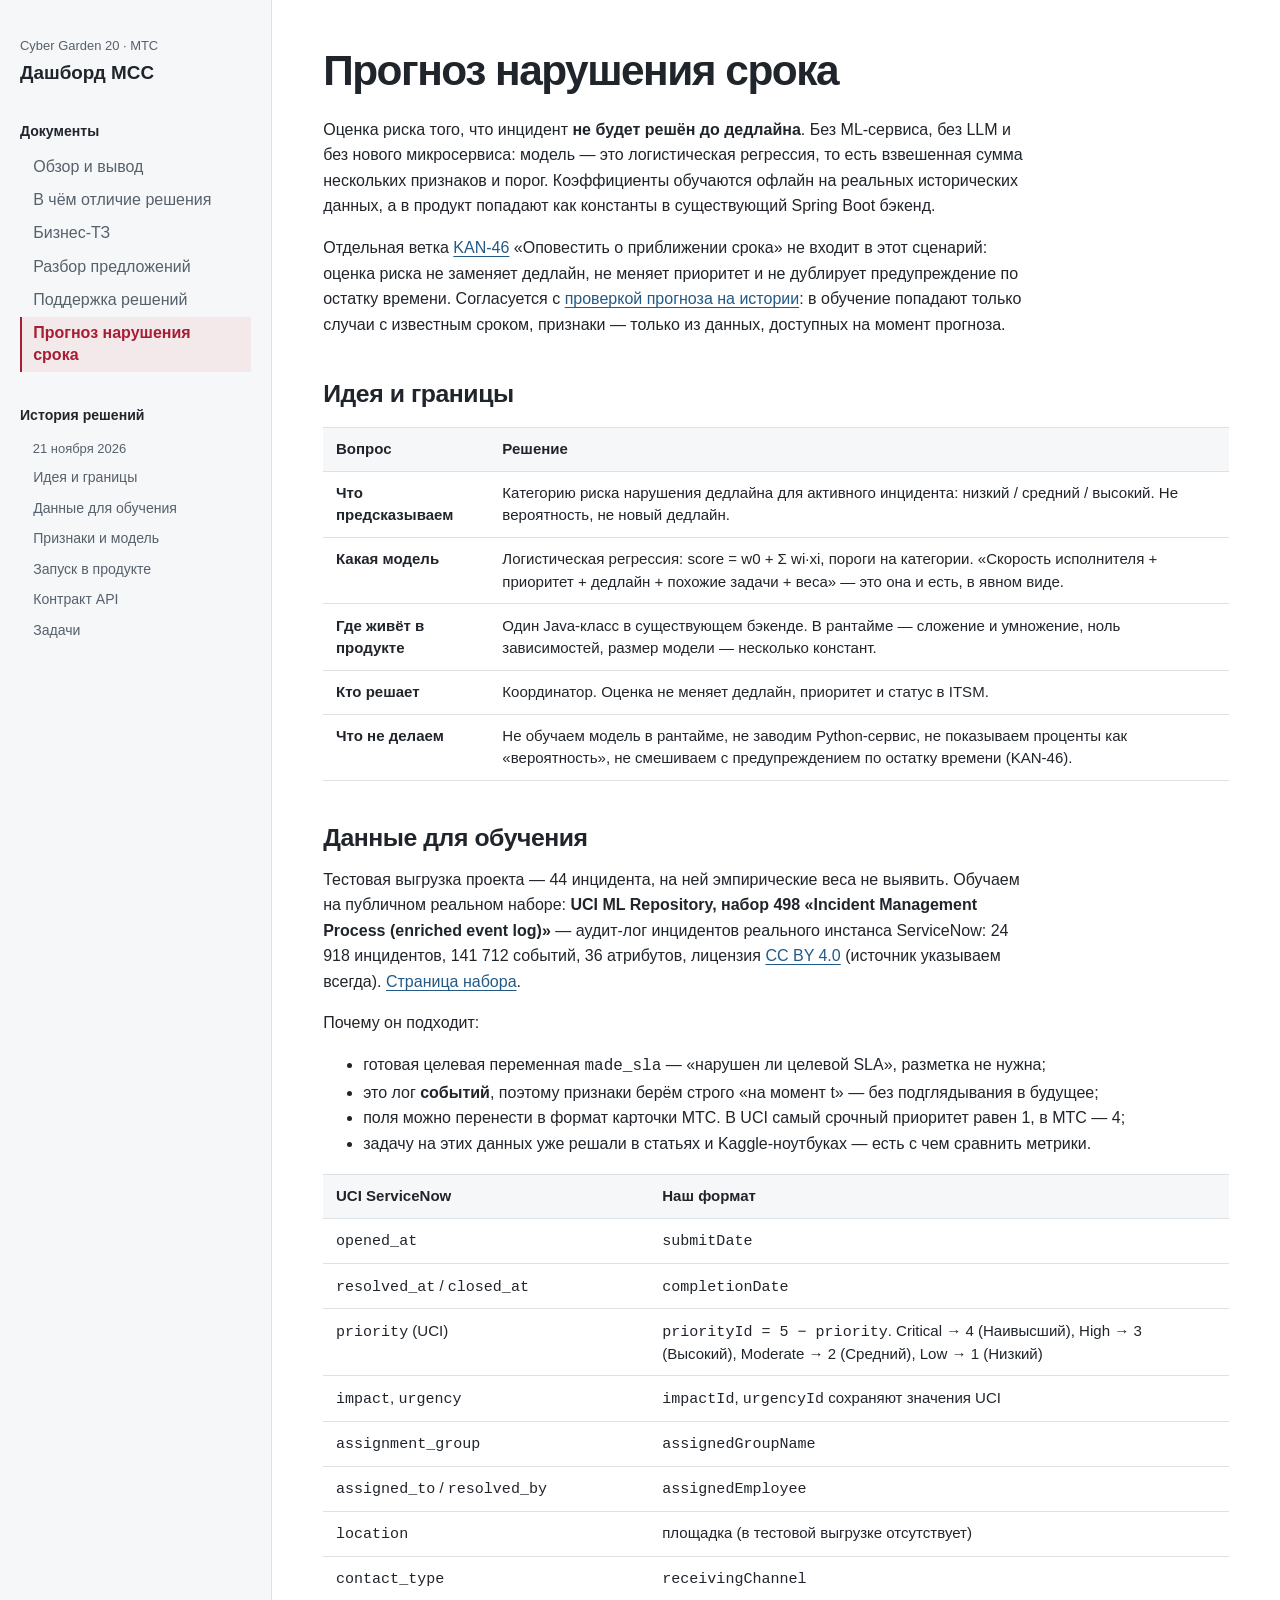
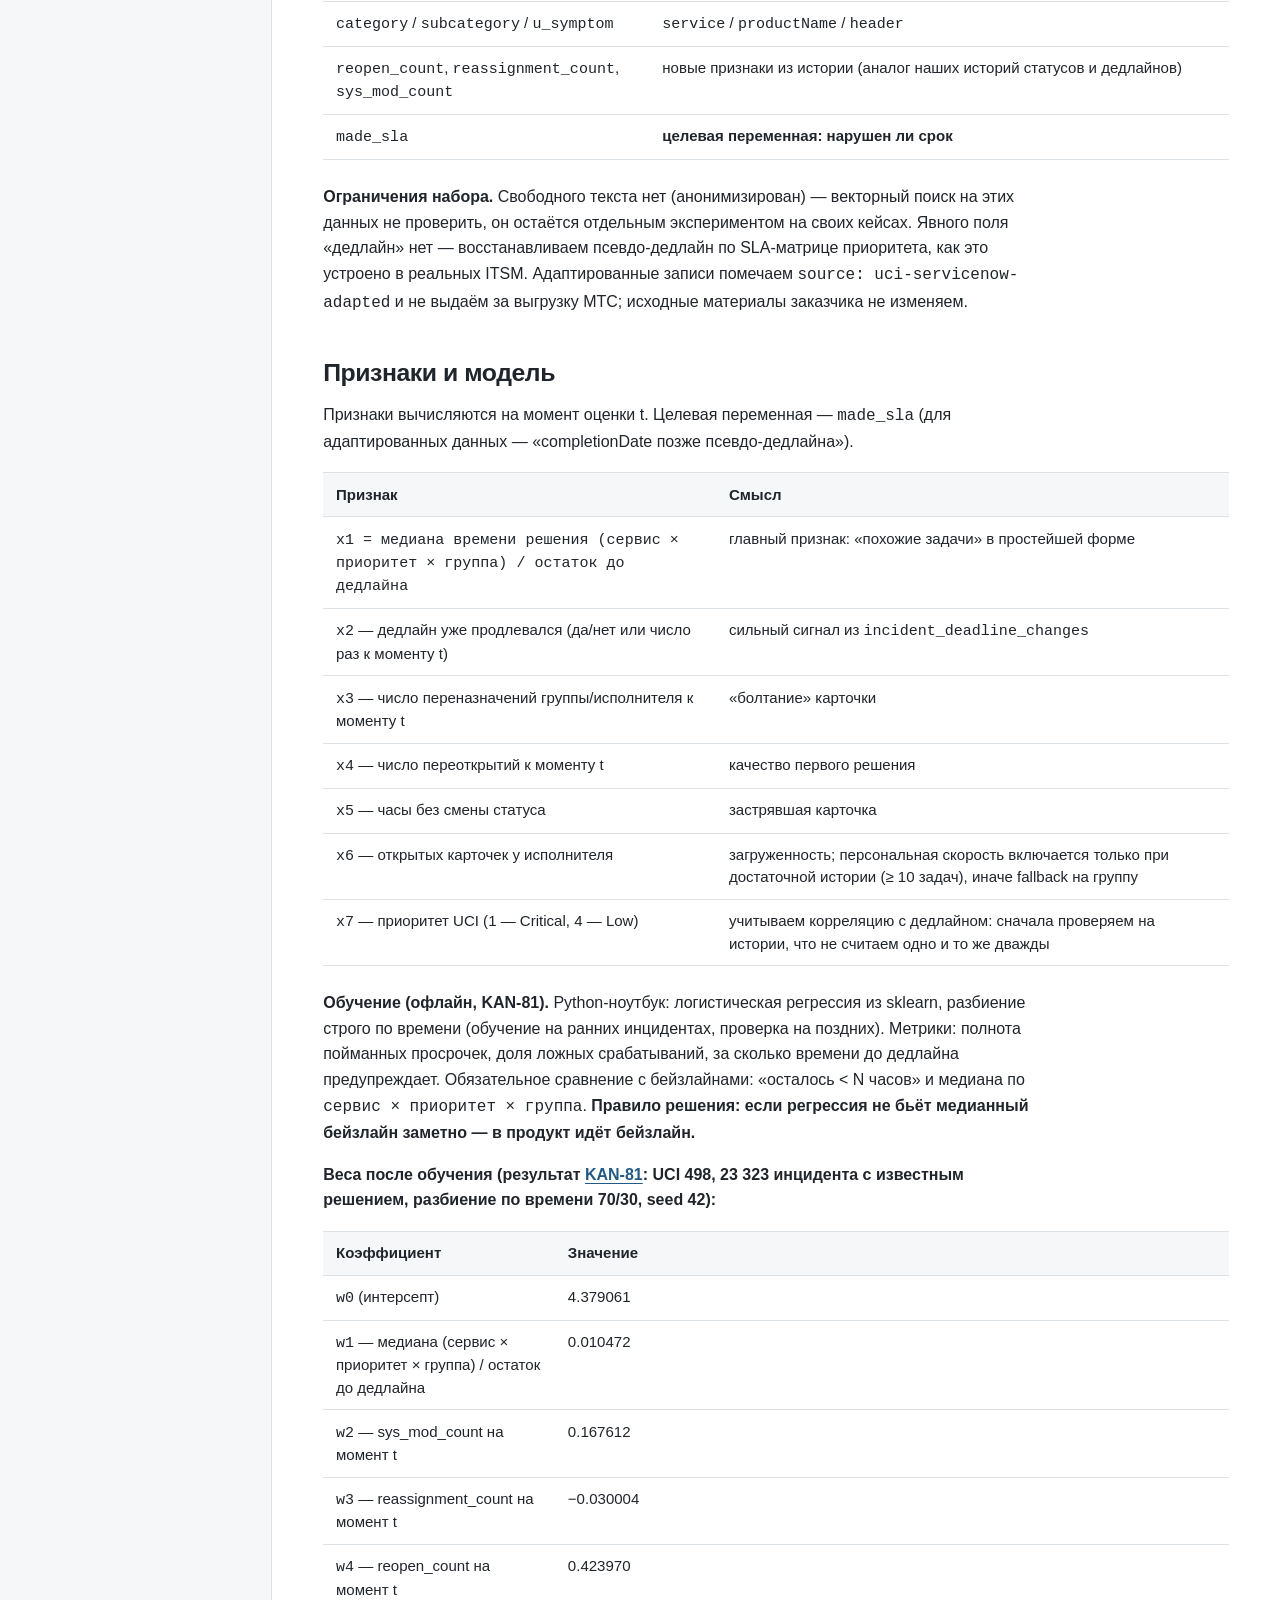
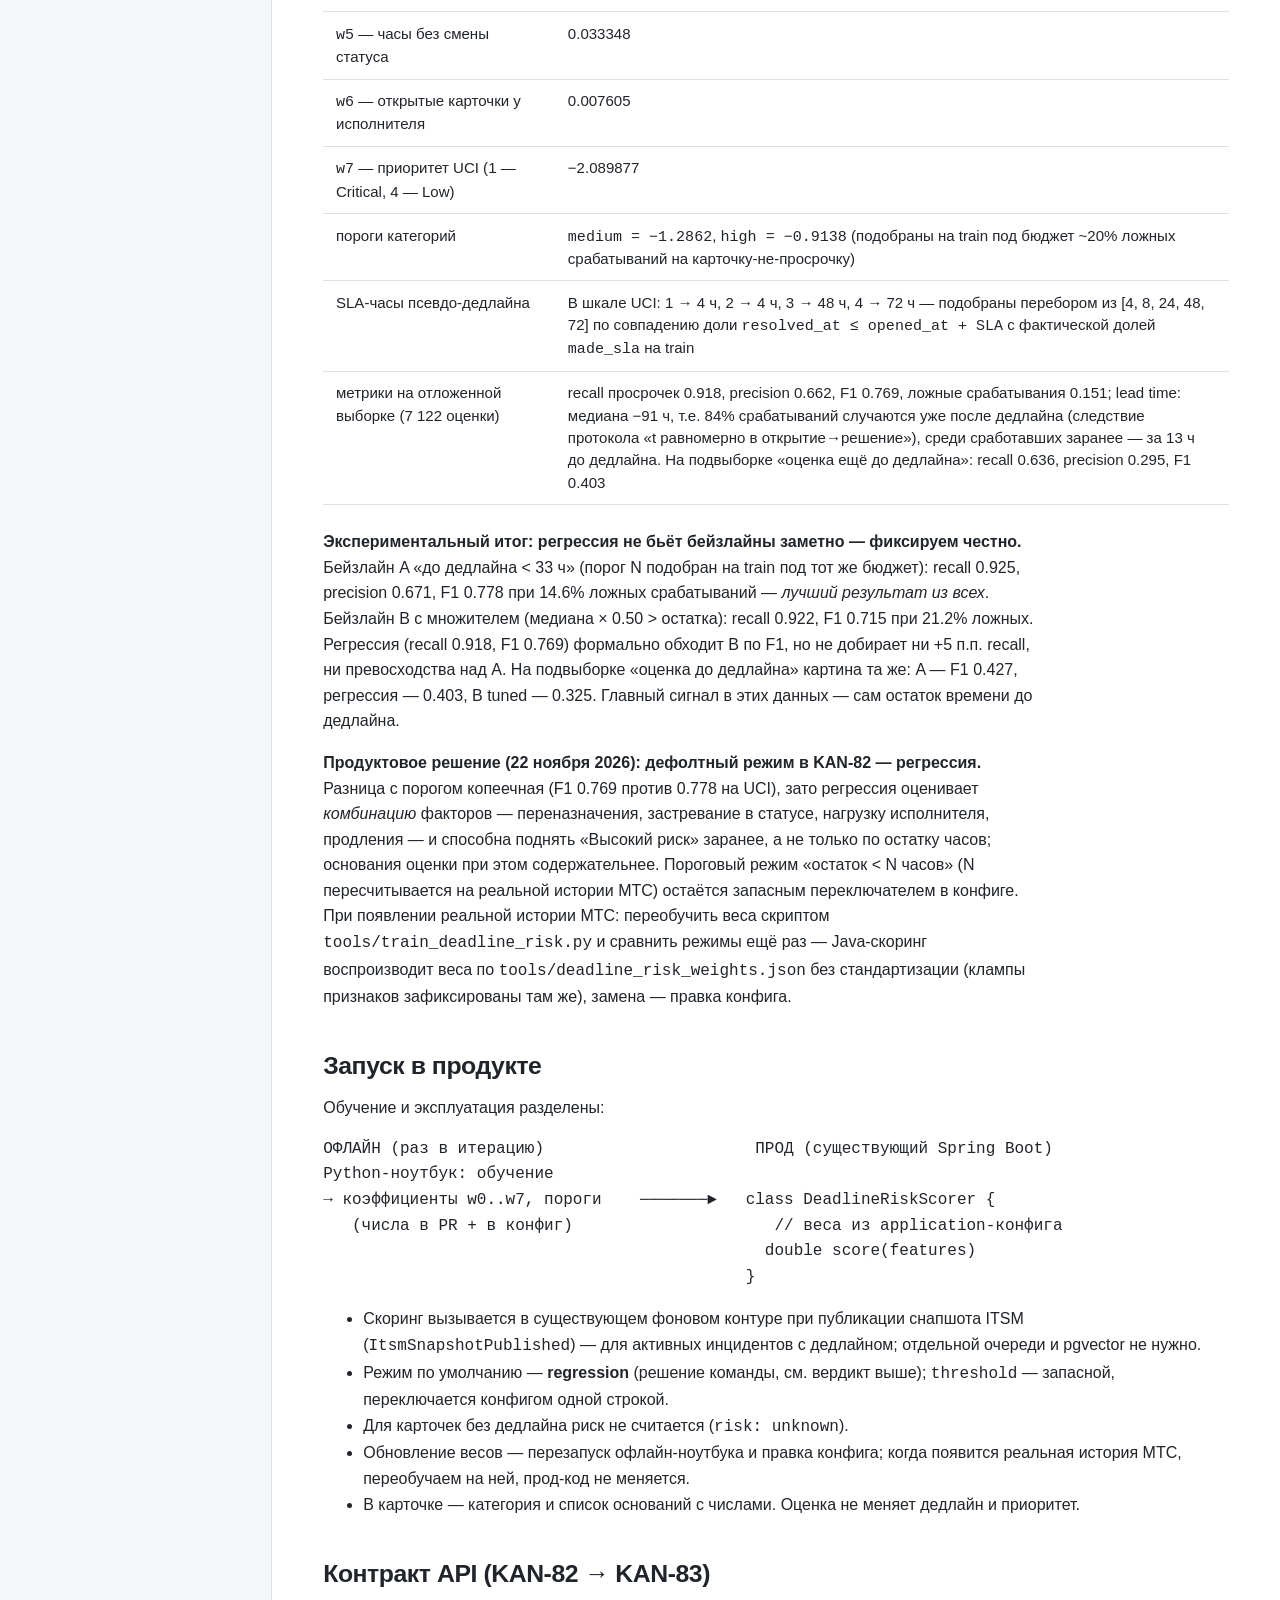
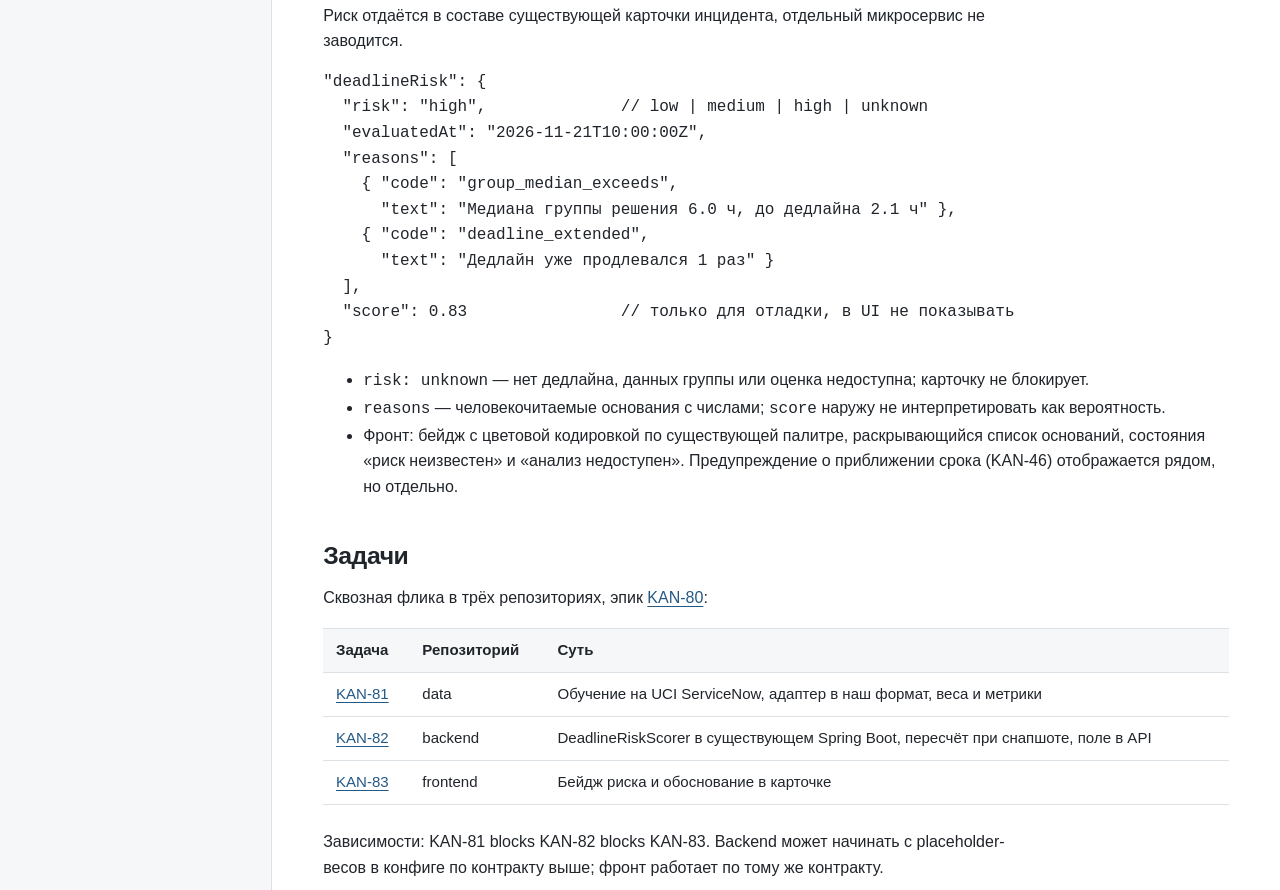
==== commit c1aedfb3: "Map UCI priorities to the MTS card scale [KAN-81]" ====
--- a/docs/deadline-risk.html
+++ b/docs/deadline-risk.html
@@ -63,7 +63,7 @@
     <ul>
       <li>готовая целевая переменная <code>made_sla</code> — «нарушен ли целевой SLA», разметка не нужна;</li>
       <li>это лог <strong>событий</strong>, поэтому признаки берём строго «на момент t» — без подглядывания в будущее;</li>
-      <li>поля ложатся на наш формат (см. таблицу), шкалы приоритета 1–4 совпадают;</li>
+      <li>поля можно перенести в формат карточки МТС. В UCI самый срочный приоритет равен 1, в МТС — 4;</li>
       <li>задачу на этих данных уже решали в статьях и Kaggle-ноутбуках — есть с чем сравнить метрики.</li>
     </ul>
     <div class="table-wrap">
@@ -72,7 +72,8 @@
         <tbody>
           <tr><td><code>opened_at</code></td><td><code>submitDate</code></td></tr>
           <tr><td><code>resolved_at</code> / <code>closed_at</code></td><td><code>completionDate</code></td></tr>
-          <tr><td><code>priority</code>, <code>impact</code>, <code>urgency</code> (1–4)</td><td><code>priorityId</code>, <code>impactId</code>, <code>urgencyId</code></td></tr>
+          <tr><td><code>priority</code> (UCI)</td><td><code>priorityId = 5 − priority</code>. Critical → 4 (Наивысший), High → 3 (Высокий), Moderate → 2 (Средний), Low → 1 (Низкий)</td></tr>
+          <tr><td><code>impact</code>, <code>urgency</code></td><td><code>impactId</code>, <code>urgencyId</code> сохраняют значения UCI</td></tr>
           <tr><td><code>assignment_group</code></td><td><code>assignedGroupName</code></td></tr>
           <tr><td><code>assigned_to</code> / <code>resolved_by</code></td><td><code>assignedEmployee</code></td></tr>
           <tr><td><code>location</code></td><td>площадка (в тестовой выгрузке отсутствует)</td></tr>
@@ -97,7 +98,7 @@
           <tr><td><code>x4</code> — число переоткрытий к моменту t</td><td>качество первого решения</td></tr>
           <tr><td><code>x5</code> — часы без смены статуса</td><td>застрявшая карточка</td></tr>
           <tr><td><code>x6</code> — открытых карточек у исполнителя</td><td>загруженность; персональная скорость включается только при достаточной истории (≥ 10 задач), иначе fallback на группу</td></tr>
-          <tr><td><code>x7</code> — приоритет (1–4)</td><td>учитываем корреляцию с дедлайном: сначала проверяем на истории, что не считаем одно и то же дважды</td></tr>
+          <tr><td><code>x7</code> — приоритет UCI (1 — Critical, 4 — Low)</td><td>учитываем корреляцию с дедлайном: сначала проверяем на истории, что не считаем одно и то же дважды</td></tr>
         </tbody>
       </table>
     </div>
@@ -114,9 +115,9 @@
           <tr><td><code>w4</code> — reopen_count на момент t</td><td>0.423970</td></tr>
           <tr><td><code>w5</code> — часы без смены статуса</td><td>0.033348</td></tr>
           <tr><td><code>w6</code> — открытые карточки у исполнителя</td><td>0.007605</td></tr>
-          <tr><td><code>w7</code> — приоритет (1–4)</td><td>−2.089877</td></tr>
+          <tr><td><code>w7</code> — приоритет UCI (1 — Critical, 4 — Low)</td><td>−2.089877</td></tr>
           <tr><td>пороги категорий</td><td><code>medium = −1.2862</code>, <code>high = −0.9138</code> (подобраны на train под бюджет ~20% ложных срабатываний на карточку-не-просрочку)</td></tr>
-          <tr><td>SLA-часы псевдо-дедлайна</td><td>priority 1 → 4 ч, 2 → 4 ч, 3 → 48 ч, 4 → 72 ч — подобраны перебором из [4, 8, 24, 48, 72] по совпадению доли <code>resolved_at ≤ opened_at + SLA</code> с фактической долей <code>made_sla</code> на train</td></tr>
+          <tr><td>SLA-часы псевдо-дедлайна</td><td>В шкале UCI: 1 → 4 ч, 2 → 4 ч, 3 → 48 ч, 4 → 72 ч — подобраны перебором из [4, 8, 24, 48, 72] по совпадению доли <code>resolved_at ≤ opened_at + SLA</code> с фактической долей <code>made_sla</code> на train</td></tr>
           <tr><td>метрики на отложенной выборке (7 122 оценки)</td><td>recall просрочек 0.918, precision 0.662, F1 0.769, ложные срабатывания 0.151; lead time: медиана −91 ч, т.е. 84% срабатываний случаются уже после дедлайна (следствие протокола «t равномерно в открытие→решение»), среди сработавших заранее — за 13 ч до дедлайна. На подвыборке «оценка ещё до дедлайна»: recall 0.636, precision 0.295, F1 0.403</td></tr>
         </tbody>
       </table>
